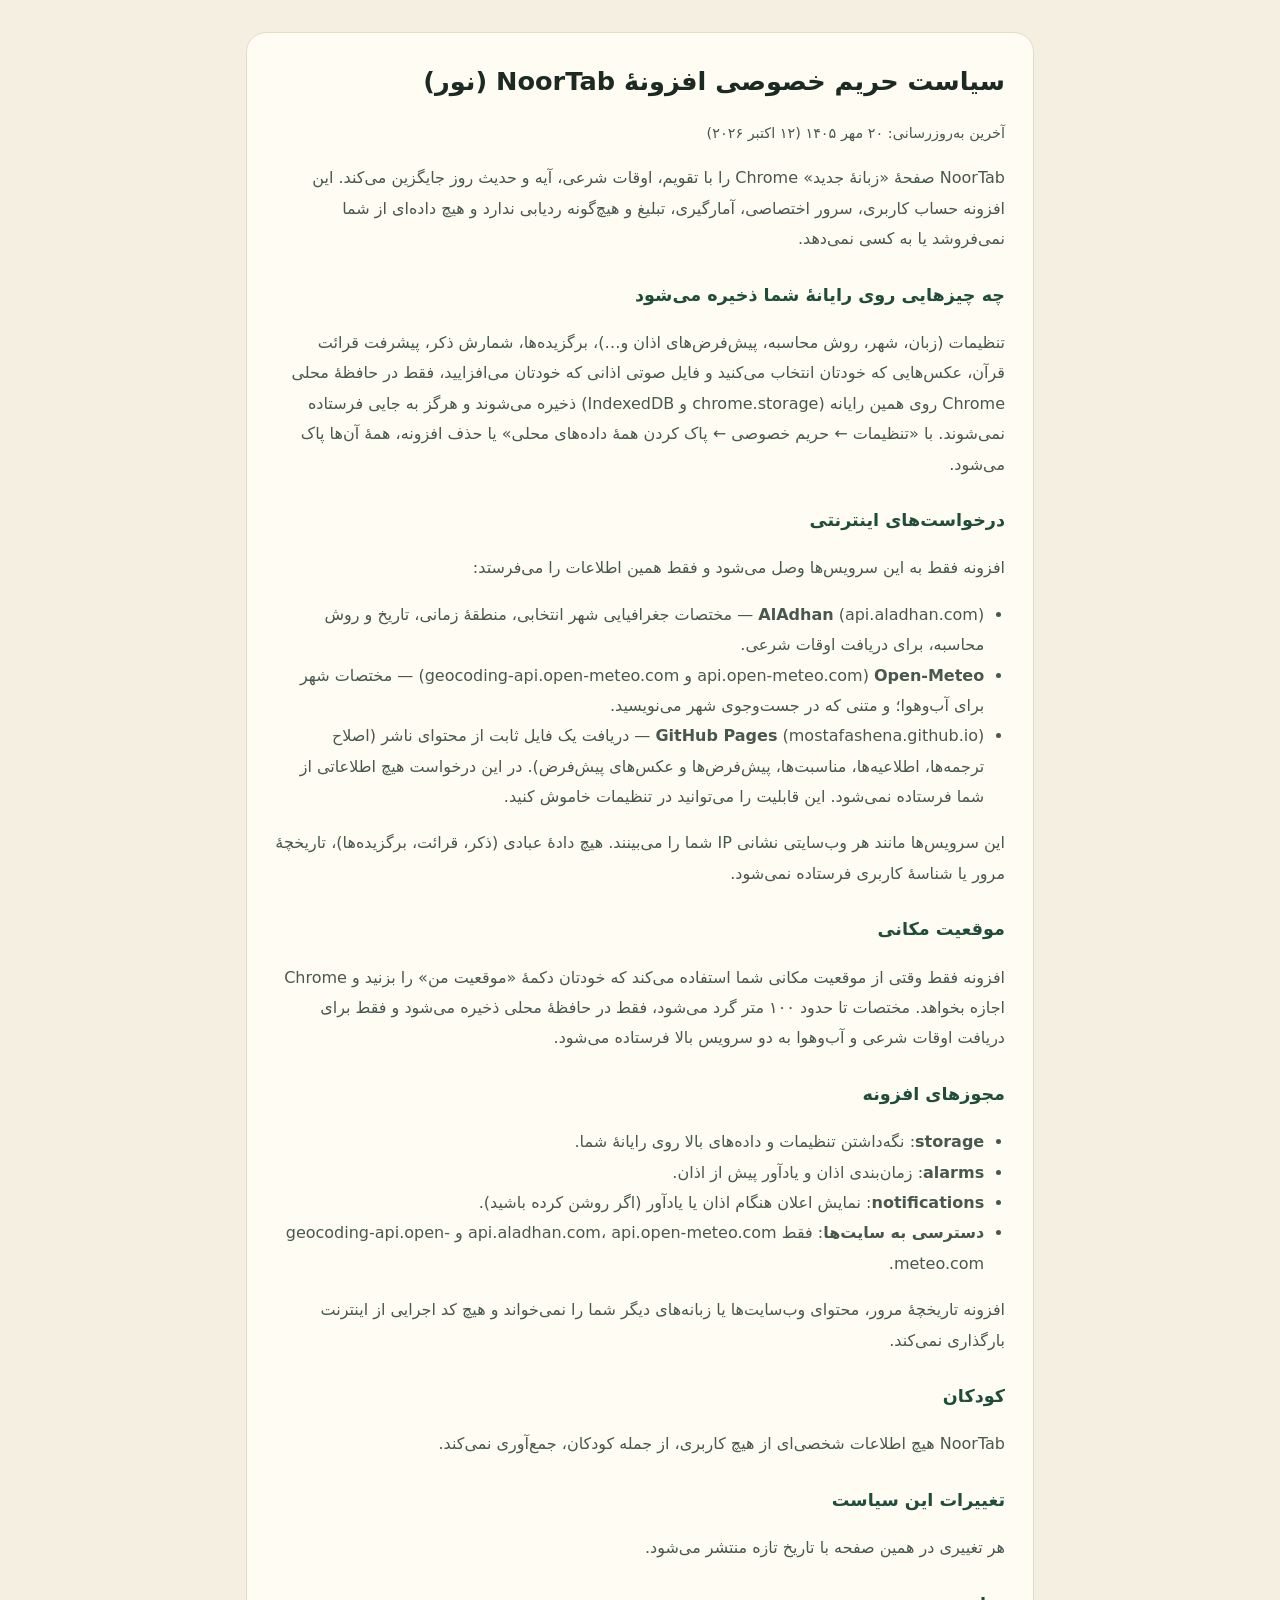
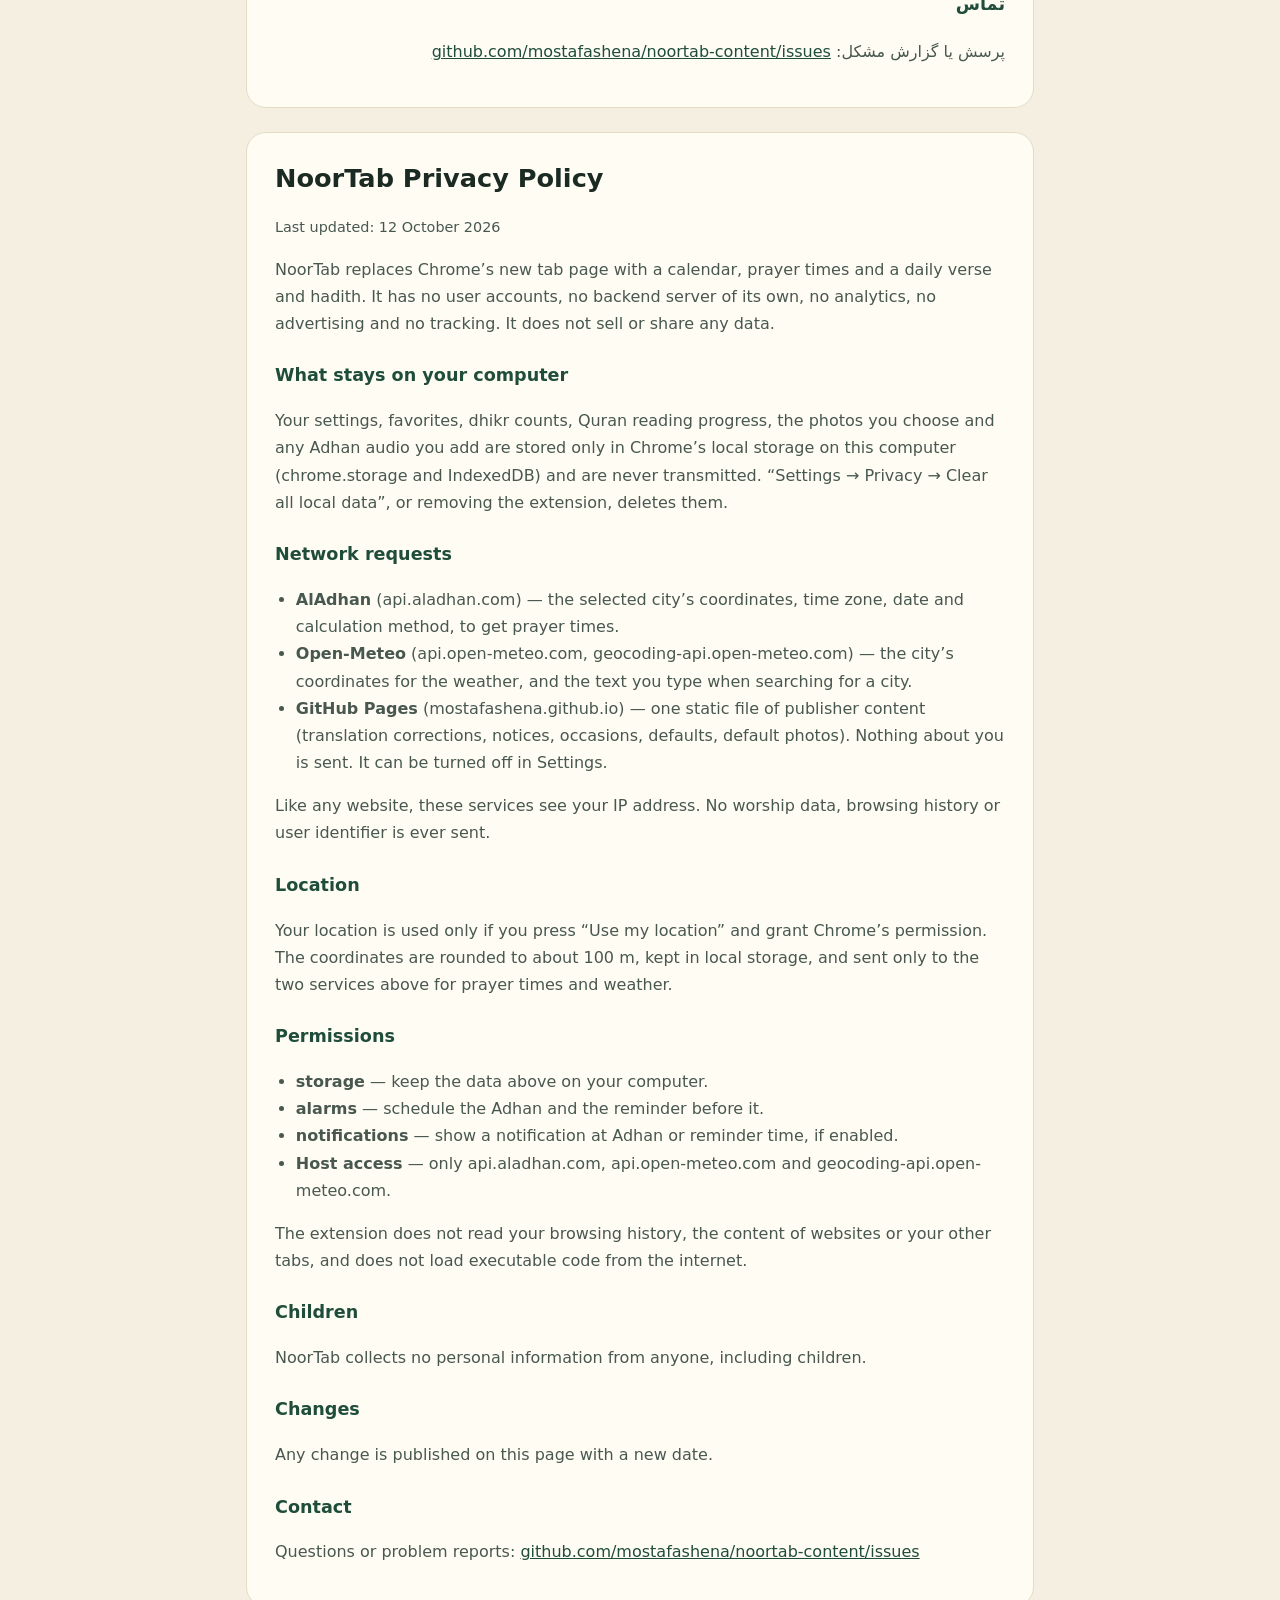
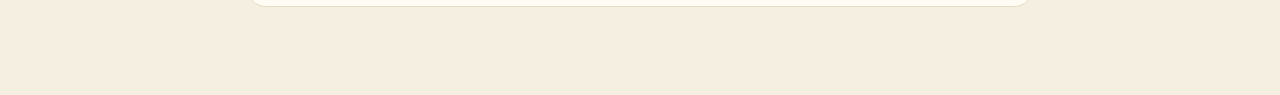
==== privacy.html @ d551a7f0 "Add files via upload" ====
<!doctype html>
<html lang="fa" dir="rtl">
  <head>
    <meta charset="utf-8" />
    <meta name="viewport" content="width=device-width, initial-scale=1" />
    <title>سیاست حریم خصوصی NoorTab · NoorTab Privacy Policy</title>
    <link rel="icon" href="./icon128.png" />
    <style>
      :root {
        color-scheme: light dark;
        --bg: #f5efe1;
        --surface: #fffcf4;
        --ink: #1b2a22;
        --ink-2: #48584f;
        --line: #e6dcc6;
        --primary: #1f4d3a;
      }
      @media (prefers-color-scheme: dark) {
        :root {
          --bg: #0d1612;
          --surface: #14211b;
          --ink: #eef1ea;
          --ink-2: #b6c2b9;
          --line: #2a3b32;
          --primary: #8fc8a8;
        }
      }
      * {
        box-sizing: border-box;
      }
      body {
        margin: 0;
        background: var(--bg);
        color: var(--ink);
        font: 16px/1.9 Tahoma, 'Segoe UI', system-ui, sans-serif;
      }
      main {
        max-width: 820px;
        margin: 0 auto;
        padding: 32px 16px 64px;
      }
      article {
        background: var(--surface);
        border: 1px solid var(--line);
        border-radius: 20px;
        padding: 24px 28px;
        margin-block-end: 24px;
      }
      h1 {
        font-size: 1.6rem;
        margin: 0 0 4px;
      }
      h2 {
        font-size: 1.1rem;
        margin: 24px 0 6px;
        color: var(--primary);
      }
      p,
      li {
        color: var(--ink-2);
      }
      ul {
        padding-inline-start: 1.3em;
      }
      a {
        color: var(--primary);
      }
      .meta {
        font-size: 0.9rem;
      }
      [lang='en'] {
        font-family: system-ui, 'Segoe UI', sans-serif;
        line-height: 1.7;
      }
    </style>
  </head>
  <body>
    <main>
      <article lang="fa" dir="rtl">
        <h1>سیاست حریم خصوصی افزونهٔ NoorTab (نور)</h1>
        <p class="meta">آخرین به‌روزرسانی: ۲۰ مهر ۱۴۰۵ (۱۲ اکتبر ۲۰۲۶)</p>

        <p>NoorTab صفحهٔ «زبانهٔ جدید» Chrome را با تقویم، اوقات شرعی، آیه و حدیث روز جایگزین می‌کند. این افزونه حساب کاربری، سرور اختصاصی، آمارگیری، تبلیغ و هیچ‌گونه ردیابی ندارد و هیچ داده‌ای از شما نمی‌فروشد یا به کسی نمی‌دهد.</p>

        <h2>چه چیزهایی روی رایانهٔ شما ذخیره می‌شود</h2>
        <p>
          تنظیمات (زبان، شهر، روش محاسبه، پیش‌فرض‌های اذان و…)، برگزیده‌ها، شمارش ذکر، پیشرفت قرائت قرآن، عکس‌هایی که خودتان انتخاب می‌کنید و فایل صوتی اذانی که خودتان می‌افزایید، فقط در حافظهٔ محلی Chrome روی همین رایانه (chrome.storage و IndexedDB) ذخیره می‌شوند و
          هرگز به جایی فرستاده نمی‌شوند. با «تنظیمات ← حریم خصوصی ← پاک کردن همهٔ داده‌های محلی» یا حذف افزونه، همهٔ آن‌ها پاک می‌شود.
        </p>

        <h2>درخواست‌های اینترنتی</h2>
        <p>افزونه فقط به این سرویس‌ها وصل می‌شود و فقط همین اطلاعات را می‌فرستد:</p>
        <ul>
          <li><b>AlAdhan</b> (api.aladhan.com) — مختصات جغرافیایی شهر انتخابی، منطقهٔ زمانی، تاریخ و روش محاسبه، برای دریافت اوقات شرعی.</li>
          <li><b>Open-Meteo</b> (api.open-meteo.com و geocoding-api.open-meteo.com) — مختصات شهر برای آب‌وهوا؛ و متنی که در جست‌وجوی شهر می‌نویسید.</li>
          <li><b>GitHub Pages</b> (mostafashena.github.io) — دریافت یک فایل ثابت از محتوای ناشر (اصلاح ترجمه‌ها، اطلاعیه‌ها، مناسبت‌ها، پیش‌فرض‌ها و عکس‌های پیش‌فرض). در این درخواست هیچ اطلاعاتی از شما فرستاده نمی‌شود. این قابلیت را می‌توانید در تنظیمات خاموش کنید.</li>
        </ul>
        <p>این سرویس‌ها مانند هر وب‌سایتی نشانی IP شما را می‌بینند. هیچ دادهٔ عبادی (ذکر، قرائت، برگزیده‌ها)، تاریخچهٔ مرور یا شناسهٔ کاربری فرستاده نمی‌شود.</p>

        <h2>موقعیت مکانی</h2>
        <p>افزونه فقط وقتی از موقعیت مکانی شما استفاده می‌کند که خودتان دکمهٔ «موقعیت من» را بزنید و Chrome اجازه بخواهد. مختصات تا حدود ۱۰۰ متر گرد می‌شود، فقط در حافظهٔ محلی ذخیره می‌شود و فقط برای دریافت اوقات شرعی و آب‌وهوا به دو سرویس بالا فرستاده می‌شود.</p>

        <h2>مجوزهای افزونه</h2>
        <ul>
          <li><b>storage</b>: نگه‌داشتن تنظیمات و داده‌های بالا روی رایانهٔ شما.</li>
          <li><b>alarms</b>: زمان‌بندی اذان و یادآور پیش از اذان.</li>
          <li><b>notifications</b>: نمایش اعلان هنگام اذان یا یادآور (اگر روشن کرده باشید).</li>
          <li><b>دسترسی به سایت‌ها</b>: فقط api.aladhan.com، api.open-meteo.com و geocoding-api.open-meteo.com.</li>
        </ul>
        <p>افزونه تاریخچهٔ مرور، محتوای وب‌سایت‌ها یا زبانه‌های دیگر شما را نمی‌خواند و هیچ کد اجرایی از اینترنت بارگذاری نمی‌کند.</p>

        <h2>کودکان</h2>
        <p>NoorTab هیچ اطلاعات شخصی‌ای از هیچ کاربری، از جمله کودکان، جمع‌آوری نمی‌کند.</p>

        <h2>تغییرات این سیاست</h2>
        <p>هر تغییری در همین صفحه با تاریخ تازه منتشر می‌شود.</p>

        <h2>تماس</h2>
        <p>پرسش یا گزارش مشکل: <a href="https://github.com/mostafashena/noortab-content/issues">github.com/mostafashena/noortab-content/issues</a></p>
      </article>

      <article lang="en" dir="ltr">
        <h1>NoorTab Privacy Policy</h1>
        <p class="meta">Last updated: 12 October 2026</p>

        <p>NoorTab replaces Chrome’s new tab page with a calendar, prayer times and a daily verse and hadith. It has no user accounts, no backend server of its own, no analytics, no advertising and no tracking. It does not sell or share any data.</p>

        <h2>What stays on your computer</h2>
        <p>
          Your settings, favorites, dhikr counts, Quran reading progress, the photos you choose and any Adhan audio you add are stored only in Chrome’s local storage on this computer (chrome.storage and IndexedDB) and are never transmitted. “Settings → Privacy → Clear all local data”, or removing the
          extension, deletes them.
        </p>

        <h2>Network requests</h2>
        <ul>
          <li><b>AlAdhan</b> (api.aladhan.com) — the selected city’s coordinates, time zone, date and calculation method, to get prayer times.</li>
          <li><b>Open-Meteo</b> (api.open-meteo.com, geocoding-api.open-meteo.com) — the city’s coordinates for the weather, and the text you type when searching for a city.</li>
          <li><b>GitHub Pages</b> (mostafashena.github.io) — one static file of publisher content (translation corrections, notices, occasions, defaults, default photos). Nothing about you is sent. It can be turned off in Settings.</li>
        </ul>
        <p>Like any website, these services see your IP address. No worship data, browsing history or user identifier is ever sent.</p>

        <h2>Location</h2>
        <p>Your location is used only if you press “Use my location” and grant Chrome’s permission. The coordinates are rounded to about 100 m, kept in local storage, and sent only to the two services above for prayer times and weather.</p>

        <h2>Permissions</h2>
        <ul>
          <li><b>storage</b> — keep the data above on your computer.</li>
          <li><b>alarms</b> — schedule the Adhan and the reminder before it.</li>
          <li><b>notifications</b> — show a notification at Adhan or reminder time, if enabled.</li>
          <li><b>Host access</b> — only api.aladhan.com, api.open-meteo.com and geocoding-api.open-meteo.com.</li>
        </ul>
        <p>The extension does not read your browsing history, the content of websites or your other tabs, and does not load executable code from the internet.</p>

        <h2>Children</h2>
        <p>NoorTab collects no personal information from anyone, including children.</p>

        <h2>Changes</h2>
        <p>Any change is published on this page with a new date.</p>

        <h2>Contact</h2>
        <p>Questions or problem reports: <a href="https://github.com/mostafashena/noortab-content/issues">github.com/mostafashena/noortab-content/issues</a></p>
      </article>
    </main>
  </body>
</html>
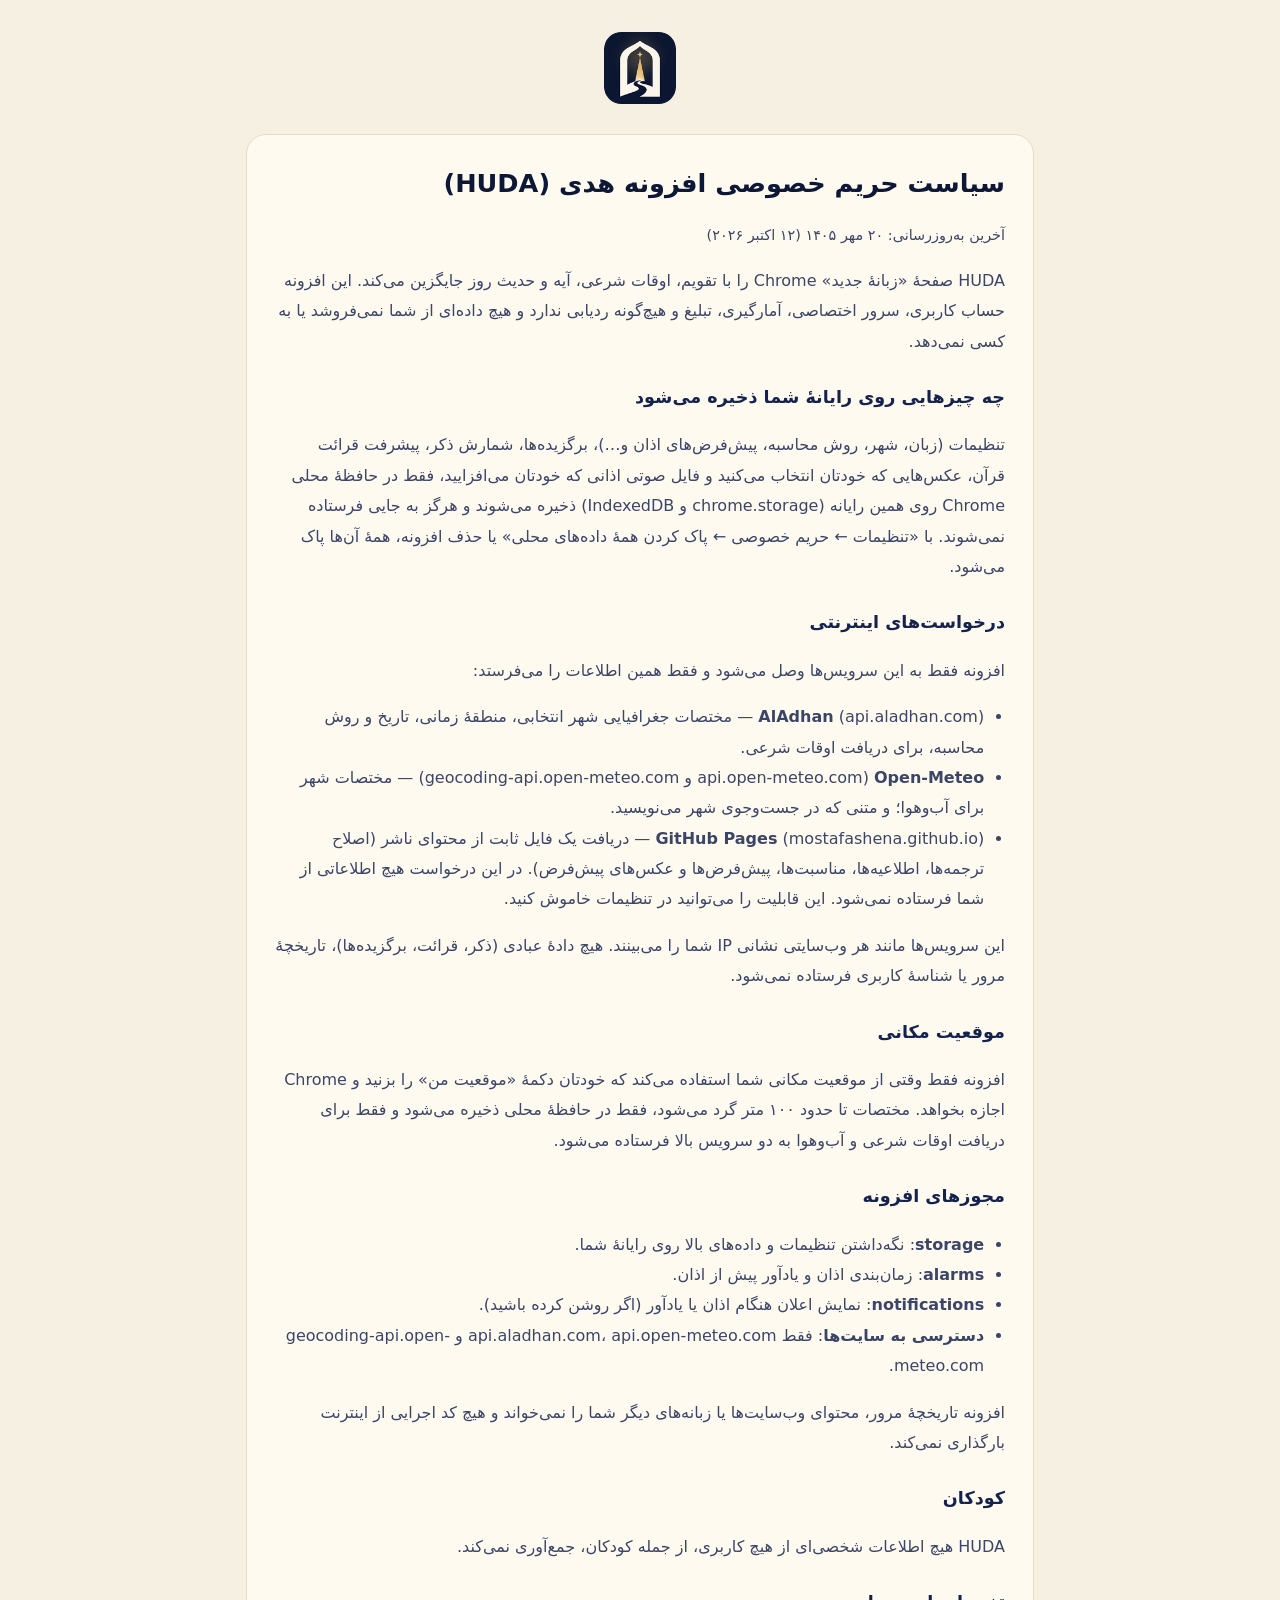
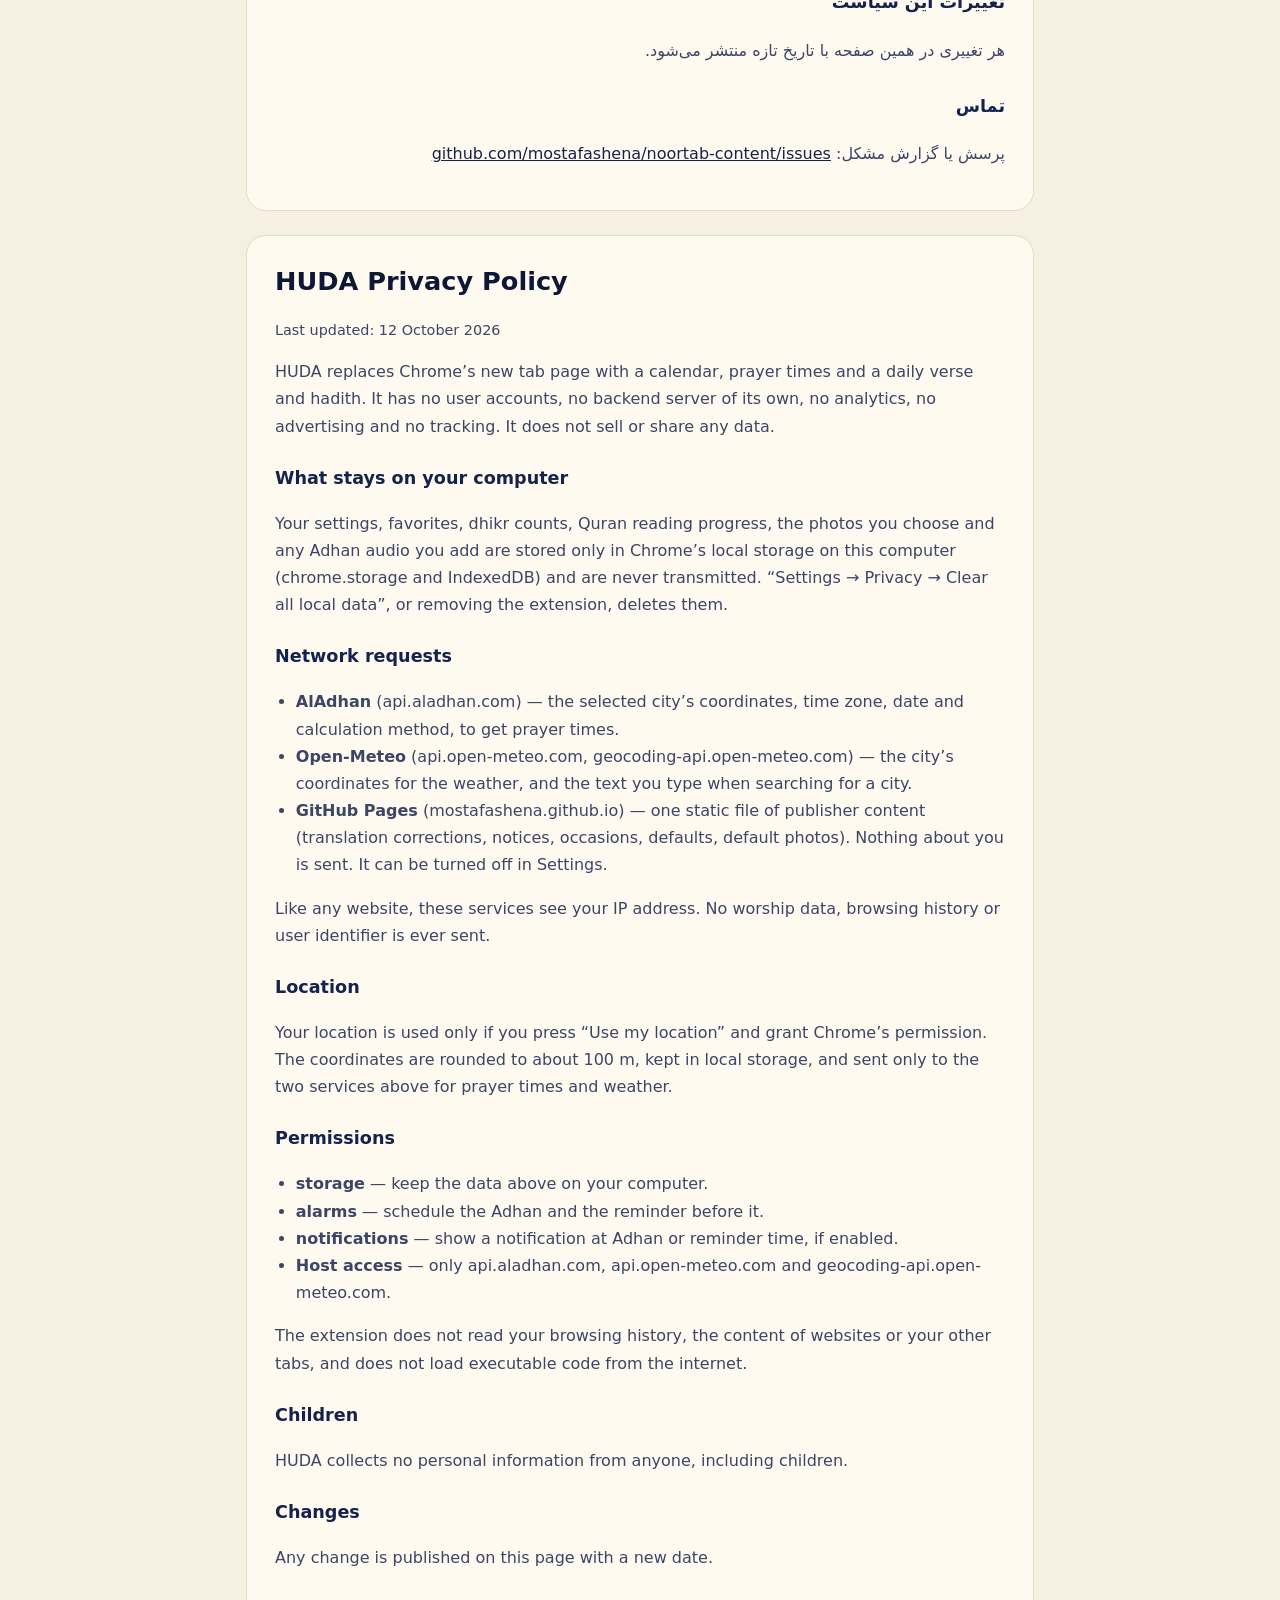
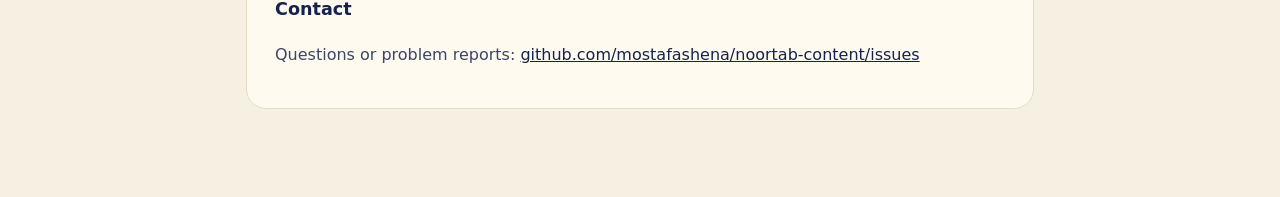
==== commit d17e0d16: "Add files via upload" ====
--- a/privacy.html
+++ b/privacy.html
@@ -3,26 +3,26 @@
   <head>
     <meta charset="utf-8" />
     <meta name="viewport" content="width=device-width, initial-scale=1" />
-    <title>سیاست حریم خصوصی NoorTab · NoorTab Privacy Policy</title>
+    <title>سیاست حریم خصوصی هدی · HUDA Privacy Policy</title>
     <link rel="icon" href="./icon128.png" />
     <style>
       :root {
         color-scheme: light dark;
-        --bg: #f5efe1;
-        --surface: #fffcf4;
-        --ink: #1b2a22;
-        --ink-2: #48584f;
-        --line: #e6dcc6;
-        --primary: #1f4d3a;
+        --bg: #f6f0e3;
+        --surface: #fffaf0;
+        --ink: #0d1736;
+        --ink-2: #3b4566;
+        --line: #e6dbc3;
+        --primary: #14224d;
       }
       @media (prefers-color-scheme: dark) {
         :root {
-          --bg: #0d1612;
-          --surface: #14211b;
-          --ink: #eef1ea;
-          --ink-2: #b6c2b9;
-          --line: #2a3b32;
-          --primary: #8fc8a8;
+          --bg: #0a1430;
+          --surface: #101c40;
+          --ink: #f7f0e2;
+          --ink-2: #cdc6b6;
+          --line: #22315f;
+          --primary: #e6c27a;
         }
       }
       * {
@@ -76,11 +76,12 @@
   </head>
   <body>
     <main>
+      <p style="text-align:center;margin:0 0 20px"><img src="./brand-tile.png" width="72" height="72" alt="HUDA" style="border-radius:24%"></p>
       <article lang="fa" dir="rtl">
-        <h1>سیاست حریم خصوصی افزونهٔ NoorTab (نور)</h1>
+        <h1>سیاست حریم خصوصی افزونه هدی (HUDA)</h1>
         <p class="meta">آخرین به‌روزرسانی: ۲۰ مهر ۱۴۰۵ (۱۲ اکتبر ۲۰۲۶)</p>
 
-        <p>NoorTab صفحهٔ «زبانهٔ جدید» Chrome را با تقویم، اوقات شرعی، آیه و حدیث روز جایگزین می‌کند. این افزونه حساب کاربری، سرور اختصاصی، آمارگیری، تبلیغ و هیچ‌گونه ردیابی ندارد و هیچ داده‌ای از شما نمی‌فروشد یا به کسی نمی‌دهد.</p>
+        <p>HUDA صفحهٔ «زبانهٔ جدید» Chrome را با تقویم، اوقات شرعی، آیه و حدیث روز جایگزین می‌کند. این افزونه حساب کاربری، سرور اختصاصی، آمارگیری، تبلیغ و هیچ‌گونه ردیابی ندارد و هیچ داده‌ای از شما نمی‌فروشد یا به کسی نمی‌دهد.</p>
 
         <h2>چه چیزهایی روی رایانهٔ شما ذخیره می‌شود</h2>
         <p>
@@ -110,7 +111,7 @@
         <p>افزونه تاریخچهٔ مرور، محتوای وب‌سایت‌ها یا زبانه‌های دیگر شما را نمی‌خواند و هیچ کد اجرایی از اینترنت بارگذاری نمی‌کند.</p>
 
         <h2>کودکان</h2>
-        <p>NoorTab هیچ اطلاعات شخصی‌ای از هیچ کاربری، از جمله کودکان، جمع‌آوری نمی‌کند.</p>
+        <p>HUDA هیچ اطلاعات شخصی‌ای از هیچ کاربری، از جمله کودکان، جمع‌آوری نمی‌کند.</p>
 
         <h2>تغییرات این سیاست</h2>
         <p>هر تغییری در همین صفحه با تاریخ تازه منتشر می‌شود.</p>
@@ -120,10 +121,10 @@
       </article>
 
       <article lang="en" dir="ltr">
-        <h1>NoorTab Privacy Policy</h1>
+        <h1>HUDA Privacy Policy</h1>
         <p class="meta">Last updated: 12 October 2026</p>
 
-        <p>NoorTab replaces Chrome’s new tab page with a calendar, prayer times and a daily verse and hadith. It has no user accounts, no backend server of its own, no analytics, no advertising and no tracking. It does not sell or share any data.</p>
+        <p>HUDA replaces Chrome’s new tab page with a calendar, prayer times and a daily verse and hadith. It has no user accounts, no backend server of its own, no analytics, no advertising and no tracking. It does not sell or share any data.</p>
 
         <h2>What stays on your computer</h2>
         <p>
@@ -152,7 +153,7 @@
         <p>The extension does not read your browsing history, the content of websites or your other tabs, and does not load executable code from the internet.</p>
 
         <h2>Children</h2>
-        <p>NoorTab collects no personal information from anyone, including children.</p>
+        <p>HUDA collects no personal information from anyone, including children.</p>
 
         <h2>Changes</h2>
         <p>Any change is published on this page with a new date.</p>
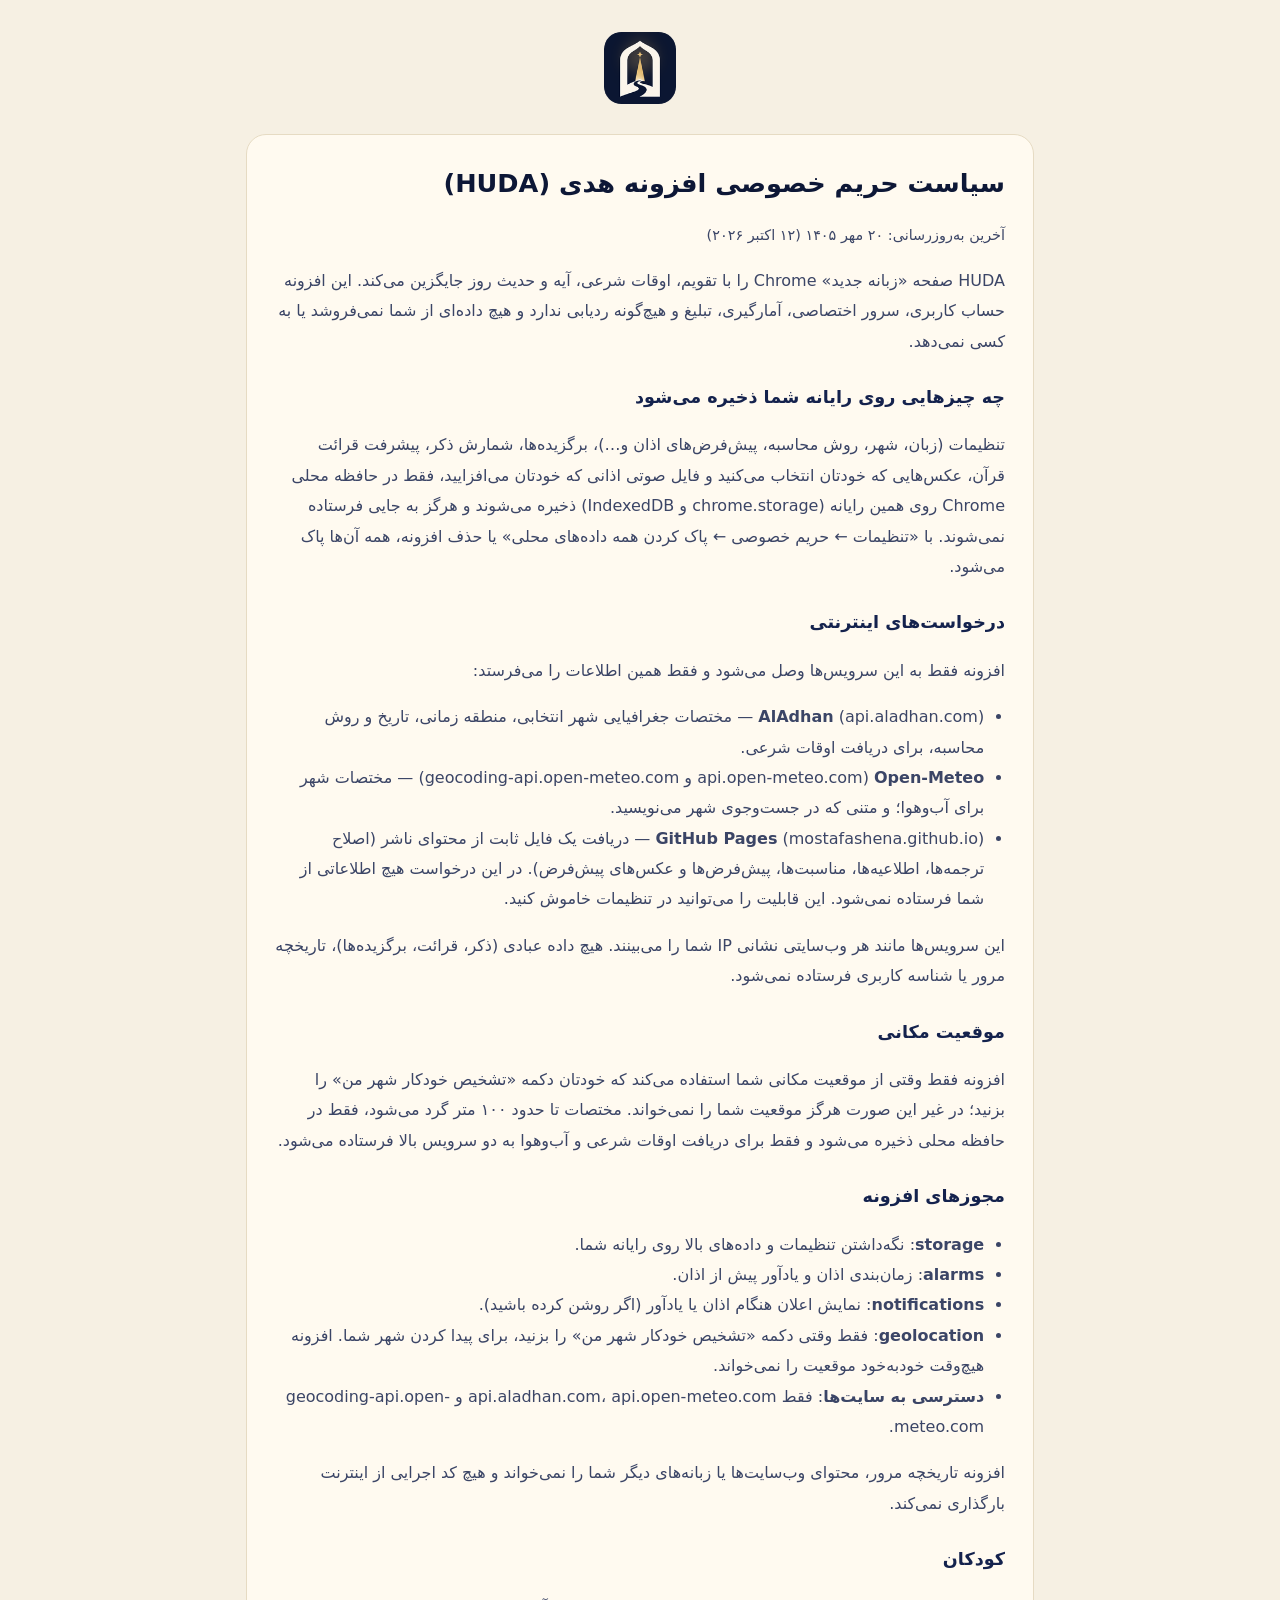
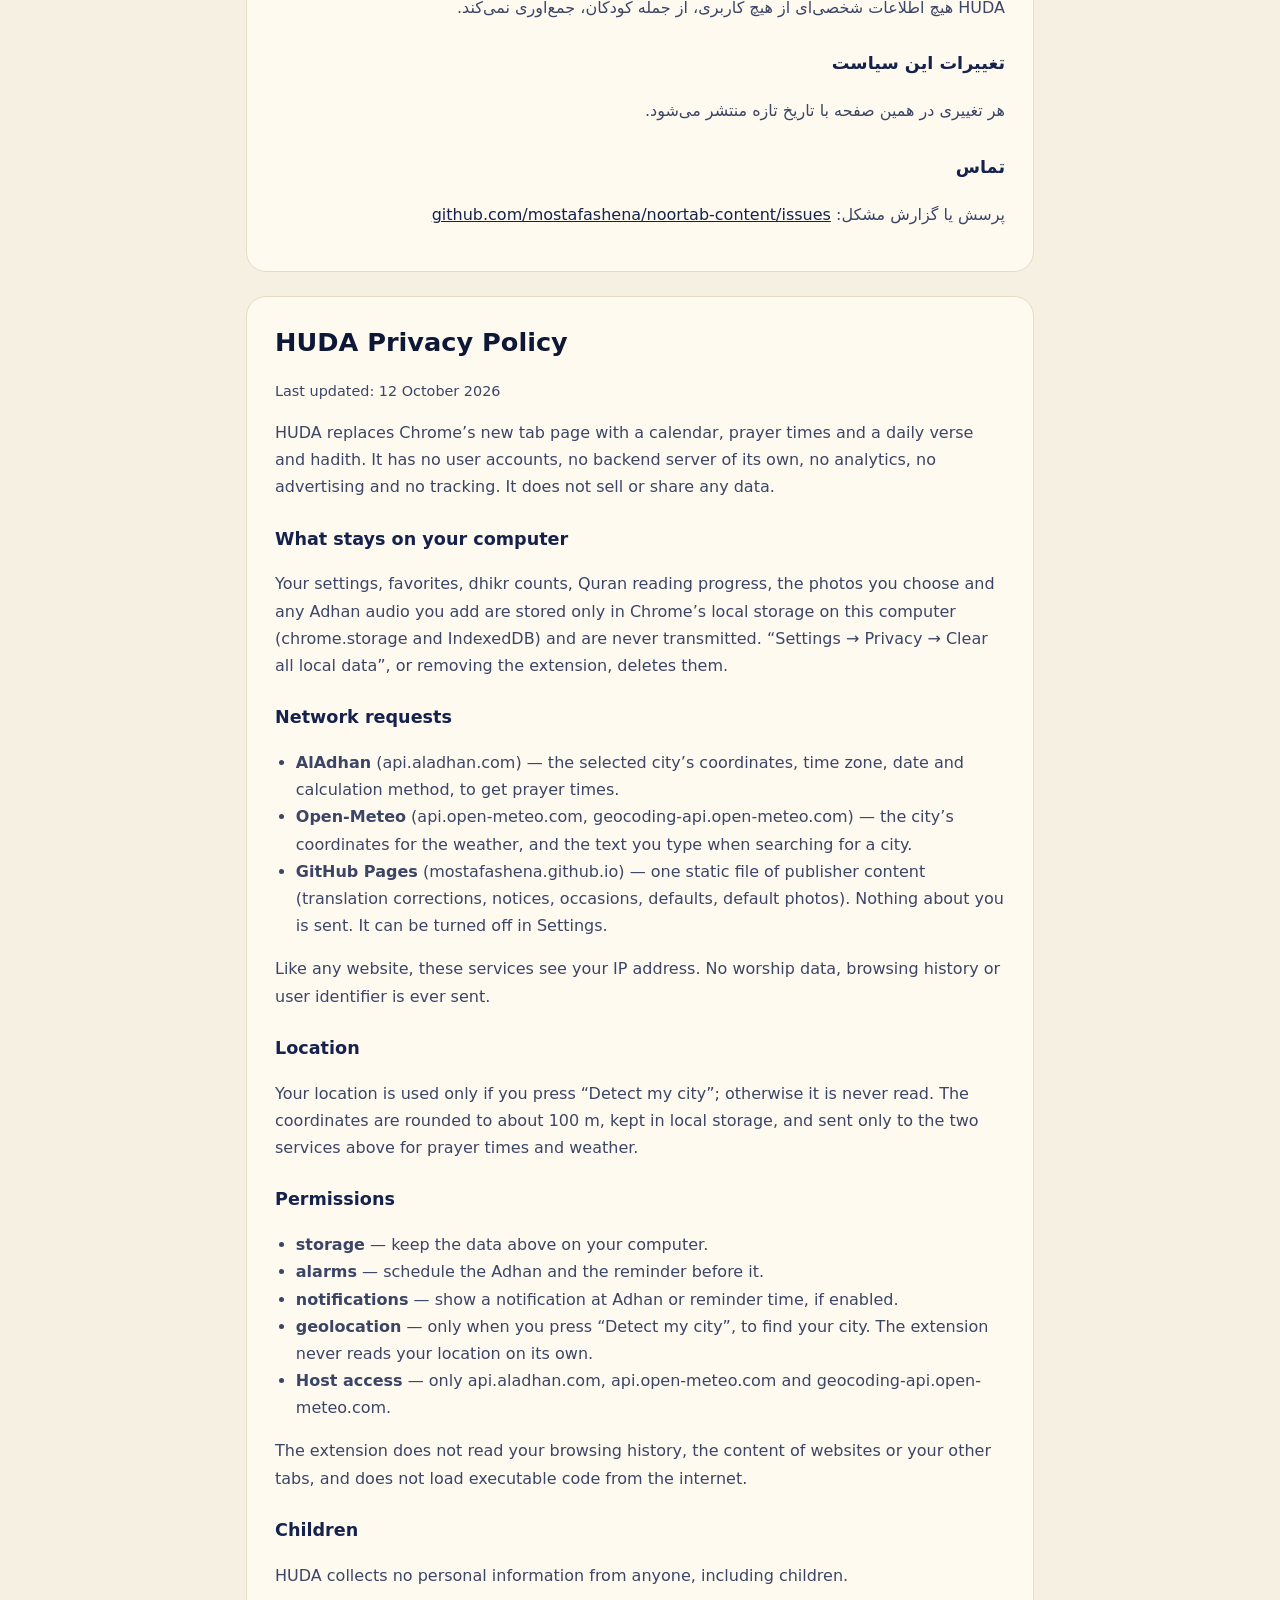
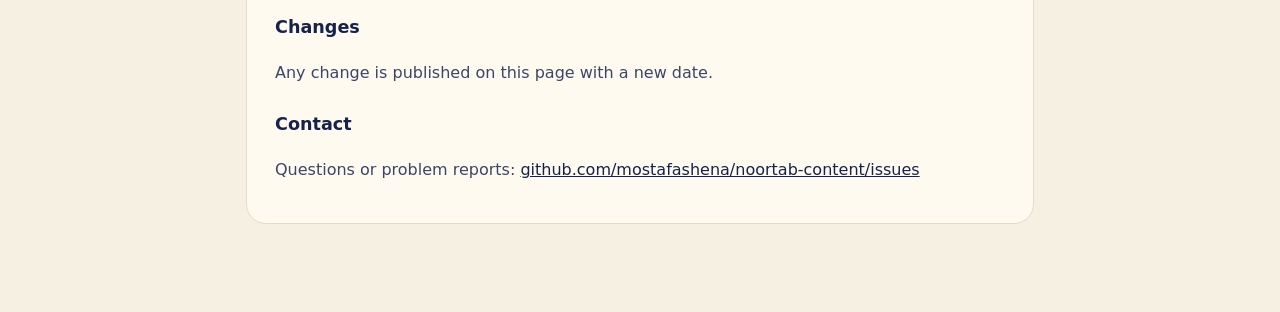
==== commit 5ee11382: "Update privacy.html" ====
--- a/privacy.html
+++ b/privacy.html
@@ -81,34 +81,35 @@
         <h1>سیاست حریم خصوصی افزونه هدی (HUDA)</h1>
         <p class="meta">آخرین به‌روزرسانی: ۲۰ مهر ۱۴۰۵ (۱۲ اکتبر ۲۰۲۶)</p>
 
-        <p>HUDA صفحهٔ «زبانهٔ جدید» Chrome را با تقویم، اوقات شرعی، آیه و حدیث روز جایگزین می‌کند. این افزونه حساب کاربری، سرور اختصاصی، آمارگیری، تبلیغ و هیچ‌گونه ردیابی ندارد و هیچ داده‌ای از شما نمی‌فروشد یا به کسی نمی‌دهد.</p>
+        <p>HUDA صفحه «زبانه جدید» Chrome را با تقویم، اوقات شرعی، آیه و حدیث روز جایگزین می‌کند. این افزونه حساب کاربری، سرور اختصاصی، آمارگیری، تبلیغ و هیچ‌گونه ردیابی ندارد و هیچ داده‌ای از شما نمی‌فروشد یا به کسی نمی‌دهد.</p>
 
-        <h2>چه چیزهایی روی رایانهٔ شما ذخیره می‌شود</h2>
+        <h2>چه چیزهایی روی رایانه شما ذخیره می‌شود</h2>
         <p>
-          تنظیمات (زبان، شهر، روش محاسبه، پیش‌فرض‌های اذان و…)، برگزیده‌ها، شمارش ذکر، پیشرفت قرائت قرآن، عکس‌هایی که خودتان انتخاب می‌کنید و فایل صوتی اذانی که خودتان می‌افزایید، فقط در حافظهٔ محلی Chrome روی همین رایانه (chrome.storage و IndexedDB) ذخیره می‌شوند و
-          هرگز به جایی فرستاده نمی‌شوند. با «تنظیمات ← حریم خصوصی ← پاک کردن همهٔ داده‌های محلی» یا حذف افزونه، همهٔ آن‌ها پاک می‌شود.
+          تنظیمات (زبان، شهر، روش محاسبه، پیش‌فرض‌های اذان و…)، برگزیده‌ها، شمارش ذکر، پیشرفت قرائت قرآن، عکس‌هایی که خودتان انتخاب می‌کنید و فایل صوتی اذانی که خودتان می‌افزایید، فقط در حافظه محلی Chrome روی همین رایانه (chrome.storage و IndexedDB) ذخیره می‌شوند و
+          هرگز به جایی فرستاده نمی‌شوند. با «تنظیمات ← حریم خصوصی ← پاک کردن همه داده‌های محلی» یا حذف افزونه، همه آن‌ها پاک می‌شود.
         </p>
 
         <h2>درخواست‌های اینترنتی</h2>
         <p>افزونه فقط به این سرویس‌ها وصل می‌شود و فقط همین اطلاعات را می‌فرستد:</p>
         <ul>
-          <li><b>AlAdhan</b> (api.aladhan.com) — مختصات جغرافیایی شهر انتخابی، منطقهٔ زمانی، تاریخ و روش محاسبه، برای دریافت اوقات شرعی.</li>
+          <li><b>AlAdhan</b> (api.aladhan.com) — مختصات جغرافیایی شهر انتخابی، منطقه زمانی، تاریخ و روش محاسبه، برای دریافت اوقات شرعی.</li>
           <li><b>Open-Meteo</b> (api.open-meteo.com و geocoding-api.open-meteo.com) — مختصات شهر برای آب‌وهوا؛ و متنی که در جست‌وجوی شهر می‌نویسید.</li>
           <li><b>GitHub Pages</b> (mostafashena.github.io) — دریافت یک فایل ثابت از محتوای ناشر (اصلاح ترجمه‌ها، اطلاعیه‌ها، مناسبت‌ها، پیش‌فرض‌ها و عکس‌های پیش‌فرض). در این درخواست هیچ اطلاعاتی از شما فرستاده نمی‌شود. این قابلیت را می‌توانید در تنظیمات خاموش کنید.</li>
         </ul>
-        <p>این سرویس‌ها مانند هر وب‌سایتی نشانی IP شما را می‌بینند. هیچ دادهٔ عبادی (ذکر، قرائت، برگزیده‌ها)، تاریخچهٔ مرور یا شناسهٔ کاربری فرستاده نمی‌شود.</p>
+        <p>این سرویس‌ها مانند هر وب‌سایتی نشانی IP شما را می‌بینند. هیچ داده عبادی (ذکر، قرائت، برگزیده‌ها)، تاریخچه مرور یا شناسه کاربری فرستاده نمی‌شود.</p>
 
         <h2>موقعیت مکانی</h2>
-        <p>افزونه فقط وقتی از موقعیت مکانی شما استفاده می‌کند که خودتان دکمهٔ «موقعیت من» را بزنید و Chrome اجازه بخواهد. مختصات تا حدود ۱۰۰ متر گرد می‌شود، فقط در حافظهٔ محلی ذخیره می‌شود و فقط برای دریافت اوقات شرعی و آب‌وهوا به دو سرویس بالا فرستاده می‌شود.</p>
+        <p>افزونه فقط وقتی از موقعیت مکانی شما استفاده می‌کند که خودتان دکمه «تشخیص خودکار شهر من» را بزنید؛ در غیر این صورت هرگز موقعیت شما را نمی‌خواند. مختصات تا حدود ۱۰۰ متر گرد می‌شود، فقط در حافظه محلی ذخیره می‌شود و فقط برای دریافت اوقات شرعی و آب‌وهوا به دو سرویس بالا فرستاده می‌شود.</p>
 
         <h2>مجوزهای افزونه</h2>
         <ul>
-          <li><b>storage</b>: نگه‌داشتن تنظیمات و داده‌های بالا روی رایانهٔ شما.</li>
+          <li><b>storage</b>: نگه‌داشتن تنظیمات و داده‌های بالا روی رایانه شما.</li>
           <li><b>alarms</b>: زمان‌بندی اذان و یادآور پیش از اذان.</li>
           <li><b>notifications</b>: نمایش اعلان هنگام اذان یا یادآور (اگر روشن کرده باشید).</li>
+          <li><b>geolocation</b>: فقط وقتی دکمه «تشخیص خودکار شهر من» را بزنید، برای پیدا کردن شهر شما. افزونه هیچ‌وقت خودبه‌خود موقعیت را نمی‌خواند.</li>
           <li><b>دسترسی به سایت‌ها</b>: فقط api.aladhan.com، api.open-meteo.com و geocoding-api.open-meteo.com.</li>
         </ul>
-        <p>افزونه تاریخچهٔ مرور، محتوای وب‌سایت‌ها یا زبانه‌های دیگر شما را نمی‌خواند و هیچ کد اجرایی از اینترنت بارگذاری نمی‌کند.</p>
+        <p>افزونه تاریخچه مرور، محتوای وب‌سایت‌ها یا زبانه‌های دیگر شما را نمی‌خواند و هیچ کد اجرایی از اینترنت بارگذاری نمی‌کند.</p>
 
         <h2>کودکان</h2>
         <p>HUDA هیچ اطلاعات شخصی‌ای از هیچ کاربری، از جمله کودکان، جمع‌آوری نمی‌کند.</p>
@@ -141,13 +142,14 @@
         <p>Like any website, these services see your IP address. No worship data, browsing history or user identifier is ever sent.</p>
 
         <h2>Location</h2>
-        <p>Your location is used only if you press “Use my location” and grant Chrome’s permission. The coordinates are rounded to about 100 m, kept in local storage, and sent only to the two services above for prayer times and weather.</p>
+        <p>Your location is used only if you press “Detect my city”; otherwise it is never read. The coordinates are rounded to about 100 m, kept in local storage, and sent only to the two services above for prayer times and weather.</p>
 
         <h2>Permissions</h2>
         <ul>
           <li><b>storage</b> — keep the data above on your computer.</li>
           <li><b>alarms</b> — schedule the Adhan and the reminder before it.</li>
           <li><b>notifications</b> — show a notification at Adhan or reminder time, if enabled.</li>
+          <li><b>geolocation</b> — only when you press “Detect my city”, to find your city. The extension never reads your location on its own.</li>
           <li><b>Host access</b> — only api.aladhan.com, api.open-meteo.com and geocoding-api.open-meteo.com.</li>
         </ul>
         <p>The extension does not read your browsing history, the content of websites or your other tabs, and does not load executable code from the internet.</p>
